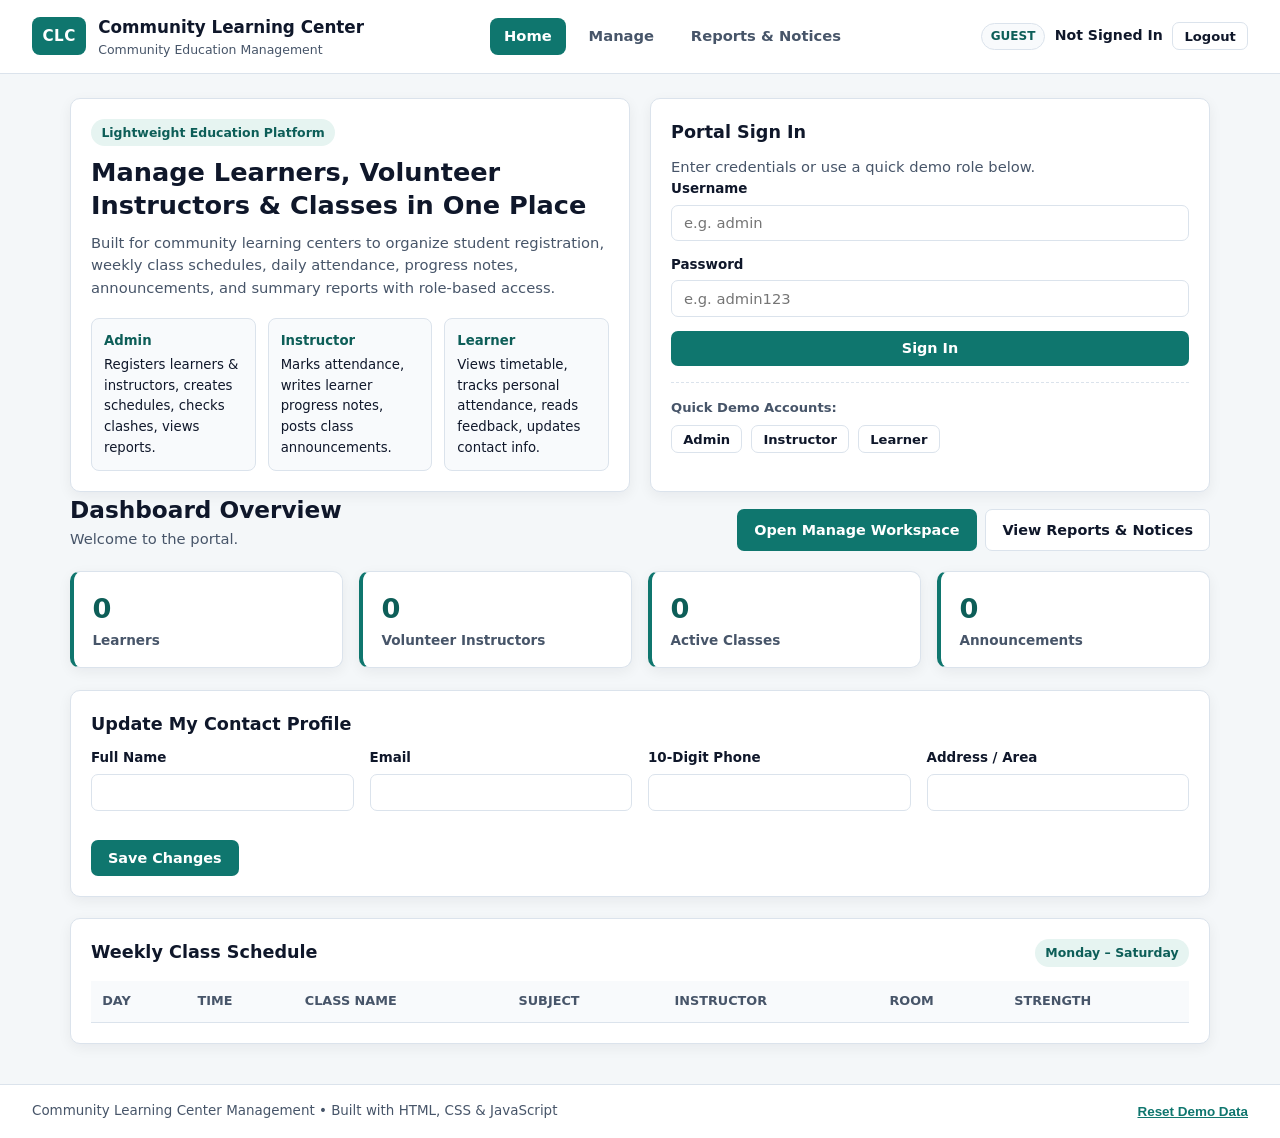
==== index.html @ aef294b9 "Initial commit" ====
<!DOCTYPE html>
<html lang="en">
<head>
  <meta charset="UTF-8">
  <meta name="viewport" content="width=device-width, initial-scale=1.0">
  <title>Home | Community Learning Center</title>
  <link rel="stylesheet" href="style.css">
</head>
<body>
  <!-- Top Navigation Header -->
  <header class="topbar">
    <div class="brand">
      <span class="brand-badge">CLC</span>
      <div>
        <h1>Community Learning Center</h1>
        <p>Community Education Management</p>
      </div>
    </div>
    <nav class="nav-links">
      <a href="index.html" class="nav-link active">Home</a>
      <a href="manage.html" class="nav-link">Manage</a>
      <a href="reports.html" class="nav-link">Reports &amp; Notices</a>
    </nav>
    <div class="user-box">
      <span id="nav-user-badge" class="role-badge">Guest</span>
      <span id="nav-user-name" class="user-name">Not Signed In</span>
      <button id="btn-logout" type="button" class="btn btn-sm btn-outline" onclick="logoutUser()">Logout</button>
    </div>
  </header>

  <main id="page-home" class="container">
    <div id="toast-msg" class="toast" style="display: none;"></div>

    <!-- Guest Landing & Sign In View -->
    <section class="guest-only">
      <div class="grid-2 hero-grid">
        <article class="card hero-card">
          <span class="pill">Lightweight Education Platform</span>
          <h2>Manage Learners, Volunteer Instructors &amp; Classes in One Place</h2>
          <p class="muted">
            Built for community learning centers to organize student registration, weekly class schedules,
            daily attendance, progress notes, announcements, and summary reports with role-based access.
          </p>
          <div class="role-summary-grid">
            <div class="mini-box">
              <strong>Admin</strong>
              <p>Registers learners &amp; instructors, creates schedules, checks clashes, views reports.</p>
            </div>
            <div class="mini-box">
              <strong>Instructor</strong>
              <p>Marks attendance, writes learner progress notes, posts class announcements.</p>
            </div>
            <div class="mini-box">
              <strong>Learner</strong>
              <p>Views timetable, tracks personal attendance, reads feedback, updates contact info.</p>
            </div>
          </div>
        </article>

        <article class="card auth-card">
          <h3>Portal Sign In</h3>
          <p class="muted">Enter credentials or use a quick demo role below.</p>
          <form id="login-form" onsubmit="handleLogin(event)">
            <div class="form-group">
              <label for="login-username">Username</label>
              <input type="text" id="login-username" placeholder="e.g. admin" required>
            </div>
            <div class="form-group">
              <label for="login-password">Password</label>
              <input type="password" id="login-password" placeholder="e.g. admin123" required>
            </div>
            <button type="submit" class="btn btn-primary btn-full">Sign In</button>
          </form>
          <div class="demo-login-box">
            <p class="small-label">Quick Demo Accounts:</p>
            <div class="btn-row">
              <button type="button" class="btn btn-sm btn-outline" onclick="quickLogin('admin')">Admin</button>
              <button type="button" class="btn btn-sm btn-outline" onclick="quickLogin('instructor1')">Instructor</button>
              <button type="button" class="btn btn-sm btn-outline" onclick="quickLogin('learner1')">Learner</button>
            </div>
          </div>
        </article>
      </div>
    </section>

    <!-- Logged-In Dashboard View -->
    <section class="auth-only">
      <div class="page-head">
        <div>
          <h2>Dashboard Overview</h2>
          <p id="dash-greeting" class="muted">Welcome to the portal.</p>
        </div>
        <div class="btn-row">
          <a href="manage.html" class="btn btn-primary">Open Manage Workspace</a>
          <a href="reports.html" class="btn btn-outline">View Reports &amp; Notices</a>
        </div>
      </div>

      <div class="grid-4 stats-grid">
        <div class="stat-card">
          <div id="stat-1-val" class="stat-val">0</div>
          <div id="stat-1-lbl" class="stat-lbl">Learners</div>
        </div>
        <div class="stat-card">
          <div id="stat-2-val" class="stat-val">0</div>
          <div id="stat-2-lbl" class="stat-lbl">Volunteer Instructors</div>
        </div>
        <div class="stat-card">
          <div id="stat-3-val" class="stat-3-val stat-val">0</div>
          <div id="stat-3-lbl" class="stat-lbl">Active Classes</div>
        </div>
        <div class="stat-card">
          <div id="stat-4-val" class="stat-val">0</div>
          <div id="stat-4-lbl" class="stat-lbl">Announcements</div>
        </div>
      </div>
    </section>

    <!-- Learner Self-Profile Card (Learner Role Only) -->
    <section class="learner-only card section-gap">
      <h3>Update My Contact Profile</h3>
      <form id="profile-form" class="grid-4 form-inline-grid" onsubmit="saveLearnerProfile(event)">
        <div class="form-group">
          <label for="prof-name">Full Name</label>
          <input type="text" id="prof-name" required>
        </div>
        <div class="form-group">
          <label for="prof-email">Email</label>
          <input type="email" id="prof-email" required>
        </div>
        <div class="form-group">
          <label for="prof-phone">10-Digit Phone</label>
          <input type="tel" id="prof-phone" pattern="[0-9]{10}" required>
        </div>
        <div class="form-group">
          <label for="prof-address">Address / Area</label>
          <input type="text" id="prof-address" required>
        </div>
        <div class="form-actions">
          <button type="submit" class="btn btn-primary">Save Changes</button>
        </div>
      </form>
    </section>

    <!-- Weekly Class Schedule (Visible to All) -->
    <section class="card section-gap">
      <div class="card-head">
        <h3>Weekly Class Schedule</h3>
        <span class="pill">Monday – Saturday</span>
      </div>
      <div class="table-wrap">
        <table>
          <thead>
            <tr>
              <th>Day</th>
              <th>Time</th>
              <th>Class Name</th>
              <th>Subject</th>
              <th>Instructor</th>
              <th>Room</th>
              <th>Strength</th>
            </tr>
          </thead>
          <tbody id="home-schedule-tbody"></tbody>
        </table>
      </div>
    </section>
  </main>

  <footer class="footer">
    <p>Community Learning Center Management &bull; Built with HTML, CSS &amp; JavaScript</p>
    <button type="button" class="link-btn" onclick="resetDemoData()">Reset Demo Data</button>
  </footer>

  <script src="script.js"></script>
</body>
</html>
---- style.css ----
/* =========================================================
   Community Learning Center Management - Clean CSS3 Theme
   ========================================================= */

:root {
  --bg: #f4f7f9;
  --surface: #ffffff;
  --surface-soft: #f8fafc;
  --text: #0f172a;
  --muted: #475569;
  --border: #dbe3ec;
  --primary: #0f766e;
  --primary-dark: #0d5e58;
  --primary-light: #e6f4f1;
  --accent: #d97706;
  --danger: #dc2626;
  --success: #15803d;
  --warning: #b45309;
  --radius: 10px;
  --shadow: 0 4px 14px rgba(15, 23, 42, 0.06);
}

* {
  box-sizing: border-box;
  margin: 0;
  padding: 0;
}

body {
  font-family: "Segoe UI", system-ui, -apple-system, sans-serif;
  background-color: var(--bg);
  color: var(--text);
  line-height: 1.55;
  min-height: 100vh;
  display: flex;
  flex-direction: column;
}

/* ---------- Header & Navigation ---------- */
.topbar {
  background: var(--surface);
  border-bottom: 1px solid var(--border);
  padding: 0.85rem 2rem;
  display: flex;
  align-items: center;
  justify-content: space-between;
  gap: 1rem;
  flex-wrap: wrap;
  position: sticky;
  top: 0;
  z-index: 20;
}

.brand {
  display: flex;
  align-items: center;
  gap: 0.75rem;
}

.brand-badge {
  background: var(--primary);
  color: #ffffff;
  font-weight: 700;
  font-size: 0.95rem;
  padding: 0.45rem 0.65rem;
  border-radius: 8px;
  letter-spacing: 0.5px;
}

.brand h1 {
  font-size: 1.05rem;
  font-weight: 700;
}

.brand p {
  font-size: 0.78rem;
  color: var(--muted);
}

.nav-links {
  display: flex;
  gap: 0.5rem;
}

.nav-link {
  text-decoration: none;
  color: var(--muted);
  font-weight: 600;
  font-size: 0.92rem;
  padding: 0.45rem 0.9rem;
  border-radius: 8px;
  transition: background-color 0.2s, color 0.2s;
}

.nav-link:hover {
  background: var(--primary-light);
  color: var(--primary-dark);
}

.nav-link.active {
  background: var(--primary);
  color: #ffffff;
}

.user-box {
  display: flex;
  align-items: center;
  gap: 0.6rem;
}

.role-badge {
  background: var(--surface-soft);
  border: 1px solid var(--border);
  color: var(--primary-dark);
  font-size: 0.75rem;
  font-weight: 700;
  text-transform: uppercase;
  padding: 0.2rem 0.55rem;
  border-radius: 999px;
}

.user-name {
  font-size: 0.88rem;
  font-weight: 600;
}

/* ---------- Layout & Containers ---------- */
.container {
  width: 100%;
  max-width: 1180px;
  margin: 0 auto;
  padding: 1.5rem 1.25rem 2.5rem;
  flex: 1;
}

.page-head {
  display: flex;
  justify-content: space-between;
  align-items: flex-end;
  gap: 1rem;
  flex-wrap: wrap;
  margin-bottom: 1.25rem;
}

.page-head h2 {
  font-size: 1.45rem;
}

.section-gap {
  margin-top: 1.35rem;
}

.section-gap-sm {
  margin-top: 1rem;
}

.grid-2 {
  display: grid;
  grid-template-columns: repeat(2, minmax(0, 1fr));
  gap: 1.25rem;
}

.grid-4 {
  display: grid;
  grid-template-columns: repeat(4, minmax(0, 1fr));
  gap: 1rem;
}

/* ---------- Cards & Typography ---------- */
.card {
  background: var(--surface);
  border: 1px solid var(--border);
  border-radius: var(--radius);
  padding: 1.25rem;
  box-shadow: var(--shadow);
}

.highlight-card {
  border-color: var(--primary);
  background: #f9fdfc;
}

.card-head {
  display: flex;
  justify-content: space-between;
  align-items: center;
  gap: 0.75rem;
  flex-wrap: wrap;
  margin-bottom: 0.9rem;
}

.card h3 {
  font-size: 1.1rem;
  margin-bottom: 0.65rem;
}

.card-head h3,
.card-head h4 {
  margin-bottom: 0;
}

.muted {
  color: var(--muted);
  font-size: 0.92rem;
}

.small-label {
  font-size: 0.82rem;
  font-weight: 600;
  color: var(--muted);
  margin-bottom: 0.45rem;
}

.pill {
  display: inline-block;
  background: var(--primary-light);
  color: var(--primary-dark);
  font-size: 0.78rem;
  font-weight: 700;
  padding: 0.25rem 0.65rem;
  border-radius: 999px;
}

.divider {
  border: 0;
  border-top: 1px solid var(--border);
  margin: 1.15rem 0;
}

/* ---------- Hero & Auth ---------- */
.hero-grid {
  align-items: stretch;
}

.hero-card h2 {
  font-size: 1.6rem;
  margin: 0.6rem 0;
  line-height: 1.3;
}

.role-summary-grid {
  display: grid;
  grid-template-columns: repeat(3, minmax(0, 1fr));
  gap: 0.75rem;
  margin-top: 1.15rem;
}

.mini-box {
  background: var(--surface-soft);
  border: 1px solid var(--border);
  border-radius: 8px;
  padding: 0.75rem;
  font-size: 0.83rem;
}

.mini-box strong {
  color: var(--primary-dark);
  display: block;
  margin-bottom: 0.2rem;
}

.demo-login-box {
  margin-top: 1rem;
  padding-top: 0.9rem;
  border-top: 1px dashed var(--border);
}

.center-box {
  text-align: center;
  max-width: 560px;
  margin: 2rem auto;
}

.center-box p {
  margin: 0.5rem 0 1.1rem;
}

.center-row {
  justify-content: center;
}

/* ---------- KPI Stat Cards ---------- */
.stat-card {
  background: var(--surface);
  border: 1px solid var(--border);
  border-left: 4px solid var(--primary);
  border-radius: var(--radius);
  padding: 1rem 1.15rem;
  box-shadow: var(--shadow);
}

.stat-val {
  font-size: 1.7rem;
  font-weight: 700;
  color: var(--primary-dark);
}

.stat-lbl {
  font-size: 0.85rem;
  color: var(--muted);
  font-weight: 600;
}

/* ---------- Forms & Inputs ---------- */
.form-group {
  margin-bottom: 0.85rem;
}

label {
  display: block;
  font-size: 0.84rem;
  font-weight: 600;
  margin-bottom: 0.3rem;
}

input,
select,
textarea {
  width: 100%;
  padding: 0.55rem 0.75rem;
  border: 1px solid var(--border);
  border-radius: 7px;
  font-family: inherit;
  font-size: 0.92rem;
  background: var(--surface);
  color: var(--text);
}

input:focus,
select:focus,
textarea:focus {
  outline: none;
  border-color: var(--primary);
  box-shadow: 0 0 0 3px rgba(15, 118, 110, 0.14);
}

.search-input {
  width: 220px;
}

.filter-select {
  width: auto;
  min-width: 180px;
}

.form-inline-grid .form-actions {
  grid-column: 1 / -1;
}

/* ---------- Buttons & Tabs ---------- */
.btn-row {
  display: flex;
  flex-wrap: wrap;
  gap: 0.55rem;
  align-items: center;
}

.btn {
  display: inline-block;
  border: 1px solid transparent;
  border-radius: 7px;
  padding: 0.55rem 1rem;
  font-family: inherit;
  font-size: 0.9rem;
  font-weight: 600;
  text-decoration: none;
  cursor: pointer;
  transition: background-color 0.2s, border-color 0.2s;
}

.btn-sm {
  padding: 0.35rem 0.7rem;
  font-size: 0.82rem;
}

.btn-full {
  width: 100%;
}

.btn-primary {
  background: var(--primary);
  color: #ffffff;
}

.btn-primary:hover {
  background: var(--primary-dark);
}

.btn-outline {
  background: var(--surface);
  color: var(--text);
  border-color: var(--border);
}

.btn-outline:hover {
  background: var(--surface-soft);
  border-color: var(--primary);
}

.btn-danger {
  background: #fee2e2;
  color: var(--danger);
  border-color: #fecaca;
}

.btn-danger:hover {
  background: #fecaca;
}

.tab-bar {
  display: flex;
  flex-wrap: wrap;
  gap: 0.45rem;
}

.tab-btn {
  border: 1px solid var(--border);
  background: var(--surface);
  color: var(--muted);
  padding: 0.48rem 0.95rem;
  border-radius: 8px;
  font-weight: 600;
  font-size: 0.88rem;
  cursor: pointer;
}

.tab-btn.active {
  background: var(--primary);
  border-color: var(--primary);
  color: #ffffff;
}

.tab-panel {
  display: none;
}

.tab-panel.active {
  display: block;
}

/* ---------- Tables ---------- */
.table-wrap {
  width: 100%;
  overflow-x: auto;
}

table {
  width: 100%;
  border-collapse: collapse;
  font-size: 0.89rem;
}

th,
td {
  text-align: left;
  padding: 0.65rem 0.7rem;
  border-bottom: 1px solid var(--border);
}

th {
  background: var(--surface-soft);
  font-weight: 700;
  color: var(--muted);
  font-size: 0.8rem;
  text-transform: uppercase;
}

tbody tr:hover {
  background: #f9fbfd;
}

/* ---------- Attendance Radios & Checkboxes ---------- */
.radio-group {
  display: flex;
  gap: 0.6rem;
  flex-wrap: wrap;
}

.radio-pill {
  display: inline-flex;
  align-items: center;
  gap: 0.35rem;
  padding: 0.25rem 0.6rem;
  border: 1px solid var(--border);
  border-radius: 6px;
  font-size: 0.83rem;
  font-weight: 600;
  cursor: pointer;
}

.radio-pill input {
  width: auto;
}

.checkbox-grid {
  display: grid;
  grid-template-columns: repeat(3, minmax(0, 1fr));
  gap: 0.6rem;
}

.check-item {
  display: flex;
  align-items: center;
  gap: 0.45rem;
  padding: 0.5rem 0.65rem;
  background: var(--surface);
  border: 1px solid var(--border);
  border-radius: 7px;
  font-size: 0.86rem;
}

.check-item input {
  width: auto;
}

/* ---------- Feeds, Tags & Progress Bars ---------- */
.feed-list {
  display: flex;
  flex-direction: column;
  gap: 0.75rem;
}

.feed-item {
  background: var(--surface-soft);
  border: 1px solid var(--border);
  border-radius: 8px;
  padding: 0.85rem;
}

.feed-top {
  display: flex;
  justify-content: space-between;
  align-items: center;
  gap: 0.5rem;
  flex-wrap: wrap;
  margin-bottom: 0.35rem;
}

.status-tag {
  display: inline-block;
  font-size: 0.75rem;
  font-weight: 700;
  padding: 0.15rem 0.55rem;
  border-radius: 999px;
  text-transform: capitalize;
}

.tag-present {
  background: #dcfce7;
  color: var(--success);
}

.tag-absent {
  background: #fee2e2;
  color: var(--danger);
}

.tag-late {
  background: #fef3c7;
  color: var(--warning);
}

.stars {
  color: var(--accent);
  font-weight: 700;
}

.bars-list {
  display: flex;
  flex-direction: column;
  gap: 0.9rem;
}

.bar-row-head {
  display: flex;
  justify-content: space-between;
  font-size: 0.86rem;
  font-weight: 600;
  margin-bottom: 0.3rem;
}

.bar-track {
  width: 100%;
  height: 12px;
  background: #e2e8f0;
  border-radius: 999px;
  overflow: hidden;
}

.bar-fill {
  height: 100%;
  background: var(--primary);
  border-radius: 999px;
  transition: width 0.35s ease;
}

.bar-fill.accent {
  background: var(--accent);
}

/* ---------- Toast Alert & Footer ---------- */
.toast {
  padding: 0.75rem 1rem;
  border-radius: 8px;
  font-weight: 600;
  font-size: 0.9rem;
  margin-bottom: 1rem;
  border: 1px solid transparent;
}

.toast.ok {
  background: #dcfce7;
  color: var(--success);
  border-color: #bbf7d0;
}

.toast.err {
  background: #fee2e2;
  color: var(--danger);
  border-color: #fecaca;
}

.footer {
  background: var(--surface);
  border-top: 1px solid var(--border);
  padding: 1rem 2rem;
  display: flex;
  justify-content: space-between;
  align-items: center;
  flex-wrap: wrap;
  gap: 0.75rem;
  font-size: 0.84rem;
  color: var(--muted);
}

.link-btn {
  background: none;
  border: none;
  color: var(--primary);
  font-weight: 600;
  cursor: pointer;
  text-decoration: underline;
  font-size: 0.84rem;
}

/* ---------- Responsive & Print ---------- */
@media (max-width: 860px) {
  .grid-2,
  .grid-4,
  .role-summary-grid,
  .checkbox-grid {
    grid-template-columns: 1fr;
  }

  .topbar {
    padding: 0.85rem 1rem;
  }

  .search-input {
    width: 100%;
  }
}

@media print {
  .topbar,
  .no-print {
    display: none !important;
  }
  body {
    background: #ffffff;
  }
  .card {
    box-shadow: none;
  }
}
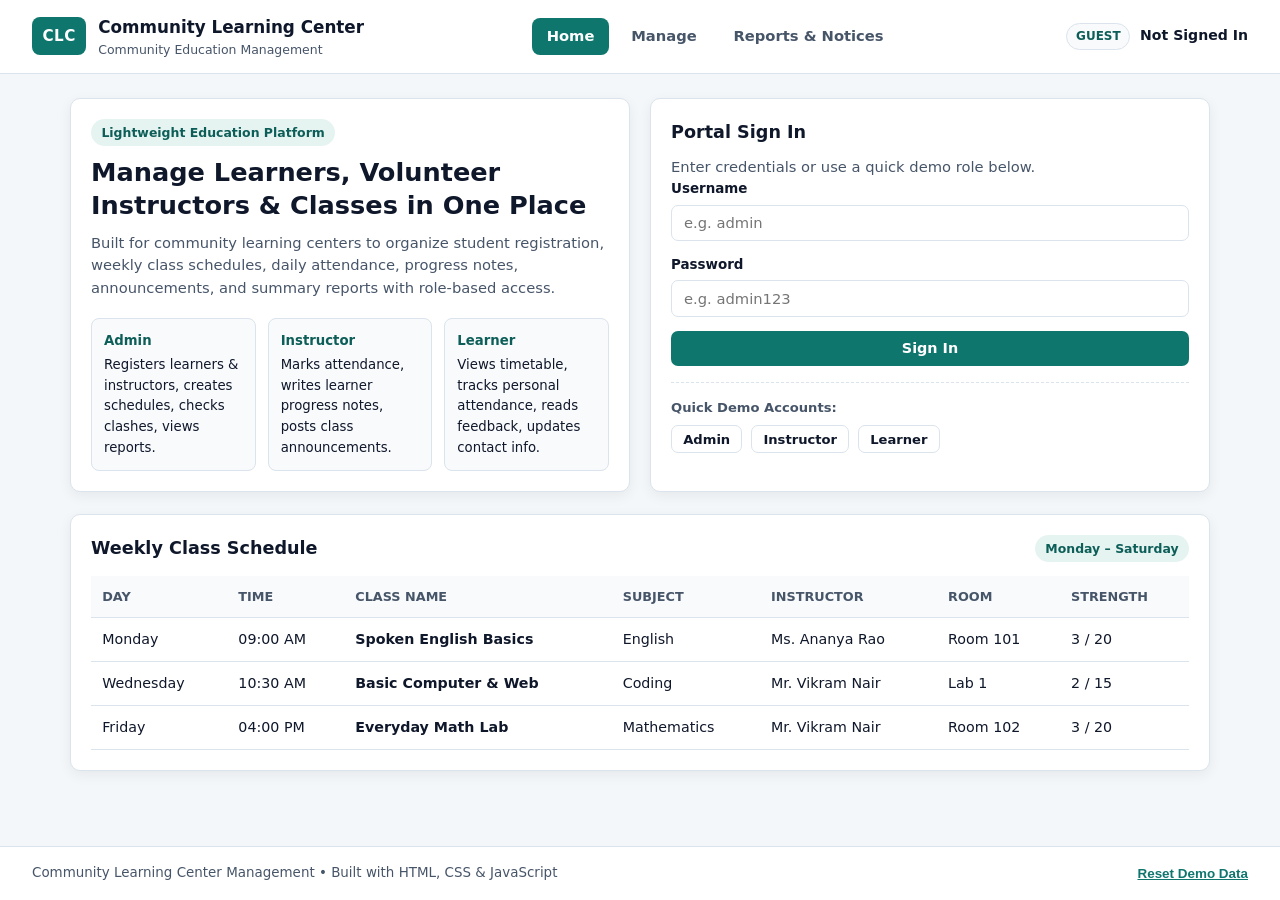
==== commit dcc55f8d: "Add beginner-friendly script.js and role-based UI visibility" ====
--- a/index.html
+++ b/index.html
@@ -6,7 +6,7 @@
   <title>Home | Community Learning Center</title>
   <link rel="stylesheet" href="style.css">
 </head>
-<body>
+<body data-role="guest">
   <!-- Top Navigation Header -->
   <header class="topbar">
     <div class="brand">
@@ -24,7 +24,7 @@
     <div class="user-box">
       <span id="nav-user-badge" class="role-badge">Guest</span>
       <span id="nav-user-name" class="user-name">Not Signed In</span>
-      <button id="btn-logout" type="button" class="btn btn-sm btn-outline" onclick="logoutUser()">Logout</button>
+      <button id="btn-logout" type="button" class="btn btn-sm btn-outline auth-only" onclick="logoutUser()">Logout</button>
     </div>
   </header>
 
@@ -106,7 +106,7 @@
           <div id="stat-2-lbl" class="stat-lbl">Volunteer Instructors</div>
         </div>
         <div class="stat-card">
-          <div id="stat-3-val" class="stat-3-val stat-val">0</div>
+          <div id="stat-3-val" class="stat-val">0</div>
           <div id="stat-3-lbl" class="stat-lbl">Active Classes</div>
         </div>
         <div class="stat-card">
--- a/style.css
+++ b/style.css
@@ -643,6 +643,49 @@
   font-size: 0.84rem;
 }
 
+.sub-text {
+  display: block;
+  font-size: 0.78rem;
+  color: var(--muted);
+  margin-top: 0.15rem;
+}
+
+.empty-msg {
+  color: var(--muted);
+  font-size: 0.9rem;
+  padding: 0.5rem 0;
+}
+
+/* ---------- Role-Based Access Visibility ---------- */
+body[data-role="guest"] .auth-only,
+body[data-role="guest"] .admin-only,
+body[data-role="guest"] .staff-only,
+body[data-role="guest"] .learner-only {
+  display: none;
+}
+
+body:not([data-role="guest"]) .guest-only {
+  display: none;
+}
+
+body[data-role="admin"] .learner-only {
+  display: none;
+}
+
+body[data-role="instructor"] .admin-only,
+body[data-role="instructor"] .learner-only {
+  display: none;
+}
+
+body[data-role="learner"] .admin-only,
+body[data-role="learner"] .staff-only {
+  display: none;
+}
+
+body[data-role="learner"] .notice-board-card {
+  grid-column: 1 / -1;
+}
+
 /* ---------- Responsive & Print ---------- */
 @media (max-width: 860px) {
   .grid-2,
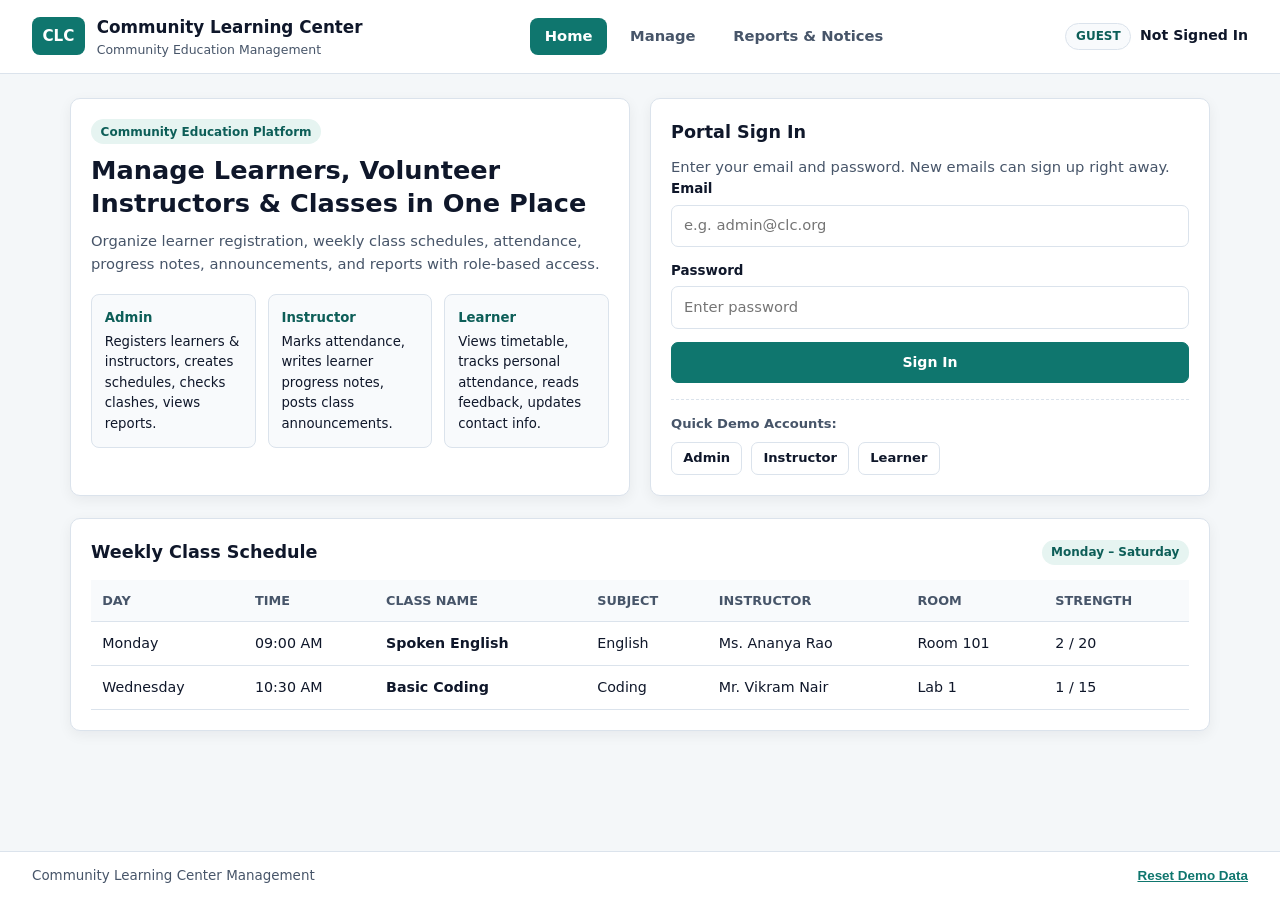
==== commit 3fa8854a: "Add email sign-up on unknown email, clean up comments, simplify JS under 600 lines" ====
--- a/index.html
+++ b/index.html
@@ -7,7 +7,6 @@
   <link rel="stylesheet" href="style.css">
 </head>
 <body data-role="guest">
-  <!-- Top Navigation Header -->
   <header class="topbar">
     <div class="brand">
       <span class="brand-badge">CLC</span>
@@ -29,17 +28,16 @@
   </header>
 
   <main id="page-home" class="container">
-    <div id="toast-msg" class="toast" style="display: none;"></div>
+    <div id="toast-msg" class="toast no-print" style="display: none;"></div>
 
-    <!-- Guest Landing & Sign In View -->
     <section class="guest-only">
       <div class="grid-2 hero-grid">
         <article class="card hero-card">
-          <span class="pill">Lightweight Education Platform</span>
+          <span class="pill">Community Education Platform</span>
           <h2>Manage Learners, Volunteer Instructors &amp; Classes in One Place</h2>
           <p class="muted">
-            Built for community learning centers to organize student registration, weekly class schedules,
-            daily attendance, progress notes, announcements, and summary reports with role-based access.
+            Organize learner registration, weekly class schedules, attendance,
+            progress notes, announcements, and reports with role-based access.
           </p>
           <div class="role-summary-grid">
             <div class="mini-box">
@@ -59,31 +57,52 @@
 
         <article class="card auth-card">
           <h3>Portal Sign In</h3>
-          <p class="muted">Enter credentials or use a quick demo role below.</p>
+          <p class="muted">Enter your email and password. New emails can sign up right away.</p>
+
           <form id="login-form" onsubmit="handleLogin(event)">
             <div class="form-group">
-              <label for="login-username">Username</label>
-              <input type="text" id="login-username" placeholder="e.g. admin" required>
+              <label for="login-email">Email</label>
+              <input type="email" id="login-email" placeholder="e.g. admin@clc.org" required>
             </div>
             <div class="form-group">
               <label for="login-password">Password</label>
-              <input type="password" id="login-password" placeholder="e.g. admin123" required>
+              <input type="password" id="login-password" placeholder="Enter password" required>
             </div>
-            <button type="submit" class="btn btn-primary btn-full">Sign In</button>
+            <button id="login-submit-btn" type="submit" class="btn btn-primary btn-full">Sign In</button>
           </form>
+
+          <form id="signup-step" class="signup-box" style="display: none;" onsubmit="completeSignup(event)">
+            <p class="small-label">Email not found — choose a role to sign up (<span id="signup-email-label"></span>):</p>
+            <div class="form-group">
+              <label for="signup-name">Full Name</label>
+              <input type="text" id="signup-name" placeholder="Enter your full name" required>
+            </div>
+            <div class="form-group">
+              <label for="signup-role">Select Role</label>
+              <select id="signup-role" required>
+                <option value="learner">Learner</option>
+                <option value="instructor">Volunteer Instructor</option>
+                <option value="admin">Admin</option>
+              </select>
+            </div>
+            <div class="btn-row">
+              <button type="submit" class="btn btn-primary">Sign Up &amp; Sign In</button>
+              <button type="button" class="btn btn-outline" onclick="cancelSignup()">Back</button>
+            </div>
+          </form>
+
           <div class="demo-login-box">
             <p class="small-label">Quick Demo Accounts:</p>
             <div class="btn-row">
-              <button type="button" class="btn btn-sm btn-outline" onclick="quickLogin('admin')">Admin</button>
-              <button type="button" class="btn btn-sm btn-outline" onclick="quickLogin('instructor1')">Instructor</button>
-              <button type="button" class="btn btn-sm btn-outline" onclick="quickLogin('learner1')">Learner</button>
+              <button type="button" class="btn btn-sm btn-outline" onclick="quickLogin('admin@clc.org')">Admin</button>
+              <button type="button" class="btn btn-sm btn-outline" onclick="quickLogin('ananya@clc.org')">Instructor</button>
+              <button type="button" class="btn btn-sm btn-outline" onclick="quickLogin('aarav@mail.com')">Learner</button>
             </div>
           </div>
         </article>
       </div>
     </section>
 
-    <!-- Logged-In Dashboard View -->
     <section class="auth-only">
       <div class="page-head">
         <div>
@@ -116,7 +135,6 @@
       </div>
     </section>
 
-    <!-- Learner Self-Profile Card (Learner Role Only) -->
     <section class="learner-only card section-gap">
       <h3>Update My Contact Profile</h3>
       <form id="profile-form" class="grid-4 form-inline-grid" onsubmit="saveLearnerProfile(event)">
@@ -142,7 +160,6 @@
       </form>
     </section>
 
-    <!-- Weekly Class Schedule (Visible to All) -->
     <section class="card section-gap">
       <div class="card-head">
         <h3>Weekly Class Schedule</h3>
@@ -168,7 +185,7 @@
   </main>
 
   <footer class="footer">
-    <p>Community Learning Center Management &bull; Built with HTML, CSS &amp; JavaScript</p>
+    <p>Community Learning Center Management</p>
     <button type="button" class="link-btn" onclick="resetDemoData()">Reset Demo Data</button>
   </footer>
 
--- a/style.css
+++ b/style.css
@@ -1,11 +1,7 @@
-/* =========================================================
-   Community Learning Center Management - Clean CSS3 Theme
-   ========================================================= */
-
 :root {
   --bg: #f4f7f9;
   --surface: #ffffff;
-  --surface-soft: #f8fafc;
+  --soft: #f8fafc;
   --text: #0f172a;
   --muted: #475569;
   --border: #dbe3ec;
@@ -28,7 +24,7 @@
 
 body {
   font-family: "Segoe UI", system-ui, -apple-system, sans-serif;
-  background-color: var(--bg);
+  background: var(--bg);
   color: var(--text);
   line-height: 1.55;
   min-height: 100vh;
@@ -36,683 +32,146 @@
   flex-direction: column;
 }
 
-/* ---------- Header & Navigation ---------- */
-.topbar {
+.topbar, .footer {
   background: var(--surface);
-  border-bottom: 1px solid var(--border);
   padding: 0.85rem 2rem;
   display: flex;
   align-items: center;
   justify-content: space-between;
-  gap: 1rem;
   flex-wrap: wrap;
-  position: sticky;
-  top: 0;
-  z-index: 20;
+  gap: 0.85rem;
 }
 
-.brand {
+.topbar { border-bottom: 1px solid var(--border); position: sticky; top: 0; z-index: 20; }
+.footer { border-top: 1px solid var(--border); font-size: 0.84rem; color: var(--muted); }
+
+.brand, .user-box, .nav-links, .btn-row, .tab-bar, .radio-group {
   display: flex;
   align-items: center;
-  gap: 0.75rem;
+  flex-wrap: wrap;
+  gap: 0.55rem;
 }
 
-.brand-badge {
-  background: var(--primary);
-  color: #ffffff;
-  font-weight: 700;
-  font-size: 0.95rem;
-  padding: 0.45rem 0.65rem;
-  border-radius: 8px;
-  letter-spacing: 0.5px;
-}
+.brand { gap: 0.75rem; }
+.brand-badge { background: var(--primary); color: #fff; font-weight: 700; font-size: 0.95rem; padding: 0.45rem 0.65rem; border-radius: 8px; }
+.brand h1 { font-size: 1.05rem; }
+.brand p { font-size: 0.78rem; color: var(--muted); }
 
-.brand h1 {
-  font-size: 1.05rem;
-  font-weight: 700;
-}
+.nav-link { text-decoration: none; color: var(--muted); font-weight: 600; font-size: 0.92rem; padding: 0.45rem 0.9rem; border-radius: 8px; transition: 0.2s; }
+.nav-link:hover { background: var(--primary-light); color: var(--primary-dark); }
+.nav-link.active { background: var(--primary); color: #fff; }
+.user-name { font-size: 0.88rem; font-weight: 600; }
 
-.brand p {
-  font-size: 0.78rem;
-  color: var(--muted);
-}
+.container { width: 100%; max-width: 1180px; margin: 0 auto; padding: 1.5rem 1.25rem 2.5rem; flex: 1; }
+.page-head, .card-head, .feed-top, .bar-row-head { display: flex; justify-content: space-between; align-items: center; gap: 0.75rem; flex-wrap: wrap; }
+.page-head { align-items: flex-end; margin-bottom: 1.25rem; }
+.page-head h2 { font-size: 1.45rem; }
+.card-head { margin-bottom: 0.9rem; }
+.section-gap { margin-top: 1.35rem; }
+.section-gap-sm { margin-top: 1rem; }
 
-.nav-links {
-  display: flex;
-  gap: 0.5rem;
-}
+.grid-2 { display: grid; grid-template-columns: repeat(2, minmax(0, 1fr)); gap: 1.25rem; }
+.grid-4 { display: grid; grid-template-columns: repeat(4, minmax(0, 1fr)); gap: 1rem; }
+.hero-grid { align-items: stretch; }
+.role-summary-grid { display: grid; grid-template-columns: repeat(3, minmax(0, 1fr)); gap: 0.75rem; margin-top: 1.15rem; }
+.checkbox-grid { display: grid; grid-template-columns: repeat(3, minmax(0, 1fr)); gap: 0.6rem; }
 
-.nav-link {
-  text-decoration: none;
-  color: var(--muted);
-  font-weight: 600;
-  font-size: 0.92rem;
-  padding: 0.45rem 0.9rem;
-  border-radius: 8px;
-  transition: background-color 0.2s, color 0.2s;
-}
+.card, .stat-card { background: var(--surface); border: 1px solid var(--border); border-radius: var(--radius); box-shadow: var(--shadow); }
+.card { padding: 1.25rem; }
+.highlight-card { border-color: var(--primary); background: #f9fdfc; }
+.card h3 { font-size: 1.1rem; margin-bottom: 0.65rem; }
+.card-head h3, .card-head h4 { margin-bottom: 0; }
+.hero-card h2 { font-size: 1.6rem; margin: 0.6rem 0; line-height: 1.3; }
 
-.nav-link:hover {
-  background: var(--primary-light);
-  color: var(--primary-dark);
-}
+.stat-card { border-left: 4px solid var(--primary); padding: 1rem 1.15rem; }
+.stat-val { font-size: 1.7rem; font-weight: 700; color: var(--primary-dark); }
+.stat-lbl { font-size: 0.85rem; color: var(--muted); font-weight: 600; }
 
-.nav-link.active {
-  background: var(--primary);
-  color: #ffffff;
-}
+.mini-box, .feed-item { background: var(--soft); border: 1px solid var(--border); border-radius: 8px; padding: 0.8rem; }
+.mini-box { font-size: 0.83rem; }
+.mini-box strong { color: var(--primary-dark); display: block; margin-bottom: 0.2rem; }
+.muted { color: var(--muted); font-size: 0.92rem; }
+.small-label { font-size: 0.82rem; font-weight: 600; color: var(--muted); margin-bottom: 0.45rem; }
+.sub-text { display: block; font-size: 0.78rem; color: var(--muted); margin-top: 0.15rem; }
+.empty-msg { color: var(--muted); font-size: 0.9rem; padding: 0.5rem 0; }
+.divider { border: 0; border-top: 1px solid var(--border); margin: 1.15rem 0; }
+.demo-login-box, .signup-box { margin-top: 1rem; padding-top: 0.9rem; border-top: 1px dashed var(--border); }
+.center-box { text-align: center; max-width: 560px; margin: 2rem auto; }
+.center-box p { margin: 0.5rem 0 1.1rem; }
+.center-row { justify-content: center; }
 
-.user-box {
-  display: flex;
-  align-items: center;
-  gap: 0.6rem;
-}
+.pill, .role-badge, .status-tag { display: inline-block; font-weight: 700; border-radius: 999px; font-size: 0.75rem; padding: 0.2rem 0.6rem; }
+.pill { background: var(--primary-light); color: var(--primary-dark); }
+.role-badge { background: var(--soft); border: 1px solid var(--border); color: var(--primary-dark); text-transform: uppercase; }
+.status-tag { text-transform: capitalize; }
+.tag-present, .toast.ok { background: #dcfce7; color: var(--success); border-color: #bbf7d0; }
+.tag-absent, .toast.err { background: #fee2e2; color: var(--danger); border-color: #fecaca; }
+.tag-late { background: #fef3c7; color: var(--warning); }
+.stars { color: var(--accent); font-weight: 700; }
 
-.role-badge {
-  background: var(--surface-soft);
-  border: 1px solid var(--border);
-  color: var(--primary-dark);
-  font-size: 0.75rem;
-  font-weight: 700;
-  text-transform: uppercase;
-  padding: 0.2rem 0.55rem;
-  border-radius: 999px;
-}
+.form-group { margin-bottom: 0.85rem; }
+label { display: block; font-size: 0.84rem; font-weight: 600; margin-bottom: 0.3rem; }
+input, select, textarea { width: 100%; padding: 0.55rem 0.75rem; border: 1px solid var(--border); border-radius: 7px; font: inherit; font-size: 0.92rem; background: var(--surface); color: var(--text); }
+input:focus, select:focus, textarea:focus { outline: none; border-color: var(--primary); box-shadow: 0 0 0 3px rgba(15, 118, 110, 0.14); }
+.search-input { width: 220px; }
+.filter-select { width: auto; min-width: 180px; }
+.form-inline-grid .form-actions { grid-column: 1 / -1; }
 
-.user-name {
-  font-size: 0.88rem;
-  font-weight: 600;
-}
+.btn, .tab-btn { display: inline-block; border: 1px solid var(--border); border-radius: 7px; padding: 0.52rem 0.95rem; font: inherit; font-size: 0.88rem; font-weight: 600; text-decoration: none; cursor: pointer; transition: 0.2s; }
+.btn-sm { padding: 0.35rem 0.7rem; font-size: 0.82rem; }
+.btn-full { width: 100%; }
+.btn-primary, .tab-btn.active { background: var(--primary); border-color: var(--primary); color: #fff; }
+.btn-primary:hover { background: var(--primary-dark); }
+.btn-outline, .tab-btn { background: var(--surface); color: var(--text); }
+.btn-outline:hover { background: var(--soft); border-color: var(--primary); }
+.tab-btn { color: var(--muted); }
+.btn-danger { background: #fee2e2; color: var(--danger); border-color: #fecaca; }
+.btn-danger:hover { background: #fecaca; }
+.link-btn { background: none; border: none; color: var(--primary); font-weight: 600; cursor: pointer; text-decoration: underline; font-size: 0.84rem; }
 
-/* ---------- Layout & Containers ---------- */
-.container {
-  width: 100%;
-  max-width: 1180px;
-  margin: 0 auto;
-  padding: 1.5rem 1.25rem 2.5rem;
-  flex: 1;
-}
+.tab-panel { display: none; }
+.tab-panel.active { display: block; }
 
-.page-head {
-  display: flex;
-  justify-content: space-between;
-  align-items: flex-end;
-  gap: 1rem;
-  flex-wrap: wrap;
-  margin-bottom: 1.25rem;
-}
+.table-wrap { width: 100%; overflow-x: auto; }
+table { width: 100%; border-collapse: collapse; font-size: 0.89rem; }
+th, td { text-align: left; padding: 0.65rem 0.7rem; border-bottom: 1px solid var(--border); }
+th { background: var(--soft); font-weight: 700; color: var(--muted); font-size: 0.8rem; text-transform: uppercase; }
+tbody tr:hover { background: #f9fbfd; }
 
-.page-head h2 {
-  font-size: 1.45rem;
-}
+.radio-pill, .check-item { display: inline-flex; align-items: center; gap: 0.4rem; padding: 0.35rem 0.65rem; background: var(--surface); border: 1px solid var(--border); border-radius: 7px; font-size: 0.84rem; font-weight: 600; cursor: pointer; }
+.radio-pill input, .check-item input { width: auto; }
 
-.section-gap {
-  margin-top: 1.35rem;
-}
+.feed-list, .bars-list { display: flex; flex-direction: column; gap: 0.8rem; }
+.feed-top { margin-bottom: 0.35rem; }
+.bar-row-head { font-size: 0.86rem; font-weight: 600; margin-bottom: 0.3rem; }
+.bar-track { width: 100%; height: 12px; background: #e2e8f0; border-radius: 999px; overflow: hidden; }
+.bar-fill { height: 100%; background: var(--primary); border-radius: 999px; transition: width 0.35s ease; }
+.bar-fill.accent { background: var(--accent); }
+.toast { padding: 0.75rem 1rem; border-radius: 8px; font-weight: 600; font-size: 0.9rem; margin-bottom: 1rem; border: 1px solid transparent; }
 
-.section-gap-sm {
-  margin-top: 1rem;
-}
-
-.grid-2 {
-  display: grid;
-  grid-template-columns: repeat(2, minmax(0, 1fr));
-  gap: 1.25rem;
-}
-
-.grid-4 {
-  display: grid;
-  grid-template-columns: repeat(4, minmax(0, 1fr));
-  gap: 1rem;
-}
-
-/* ---------- Cards & Typography ---------- */
-.card {
-  background: var(--surface);
-  border: 1px solid var(--border);
-  border-radius: var(--radius);
-  padding: 1.25rem;
-  box-shadow: var(--shadow);
-}
-
-.highlight-card {
-  border-color: var(--primary);
-  background: #f9fdfc;
-}
-
-.card-head {
-  display: flex;
-  justify-content: space-between;
-  align-items: center;
-  gap: 0.75rem;
-  flex-wrap: wrap;
-  margin-bottom: 0.9rem;
-}
-
-.card h3 {
-  font-size: 1.1rem;
-  margin-bottom: 0.65rem;
-}
-
-.card-head h3,
-.card-head h4 {
-  margin-bottom: 0;
-}
-
-.muted {
-  color: var(--muted);
-  font-size: 0.92rem;
-}
-
-.small-label {
-  font-size: 0.82rem;
-  font-weight: 600;
-  color: var(--muted);
-  margin-bottom: 0.45rem;
-}
-
-.pill {
-  display: inline-block;
-  background: var(--primary-light);
-  color: var(--primary-dark);
-  font-size: 0.78rem;
-  font-weight: 700;
-  padding: 0.25rem 0.65rem;
-  border-radius: 999px;
-}
-
-.divider {
-  border: 0;
-  border-top: 1px solid var(--border);
-  margin: 1.15rem 0;
-}
-
-/* ---------- Hero & Auth ---------- */
-.hero-grid {
-  align-items: stretch;
-}
-
-.hero-card h2 {
-  font-size: 1.6rem;
-  margin: 0.6rem 0;
-  line-height: 1.3;
-}
-
-.role-summary-grid {
-  display: grid;
-  grid-template-columns: repeat(3, minmax(0, 1fr));
-  gap: 0.75rem;
-  margin-top: 1.15rem;
-}
-
-.mini-box {
-  background: var(--surface-soft);
-  border: 1px solid var(--border);
-  border-radius: 8px;
-  padding: 0.75rem;
-  font-size: 0.83rem;
-}
-
-.mini-box strong {
-  color: var(--primary-dark);
-  display: block;
-  margin-bottom: 0.2rem;
-}
-
-.demo-login-box {
-  margin-top: 1rem;
-  padding-top: 0.9rem;
-  border-top: 1px dashed var(--border);
-}
-
-.center-box {
-  text-align: center;
-  max-width: 560px;
-  margin: 2rem auto;
-}
-
-.center-box p {
-  margin: 0.5rem 0 1.1rem;
-}
-
-.center-row {
-  justify-content: center;
-}
-
-/* ---------- KPI Stat Cards ---------- */
-.stat-card {
-  background: var(--surface);
-  border: 1px solid var(--border);
-  border-left: 4px solid var(--primary);
-  border-radius: var(--radius);
-  padding: 1rem 1.15rem;
-  box-shadow: var(--shadow);
-}
-
-.stat-val {
-  font-size: 1.7rem;
-  font-weight: 700;
-  color: var(--primary-dark);
-}
-
-.stat-lbl {
-  font-size: 0.85rem;
-  color: var(--muted);
-  font-weight: 600;
-}
-
-/* ---------- Forms & Inputs ---------- */
-.form-group {
-  margin-bottom: 0.85rem;
-}
-
-label {
-  display: block;
-  font-size: 0.84rem;
-  font-weight: 600;
-  margin-bottom: 0.3rem;
-}
-
-input,
-select,
-textarea {
-  width: 100%;
-  padding: 0.55rem 0.75rem;
-  border: 1px solid var(--border);
-  border-radius: 7px;
-  font-family: inherit;
-  font-size: 0.92rem;
-  background: var(--surface);
-  color: var(--text);
-}
-
-input:focus,
-select:focus,
-textarea:focus {
-  outline: none;
-  border-color: var(--primary);
-  box-shadow: 0 0 0 3px rgba(15, 118, 110, 0.14);
-}
-
-.search-input {
-  width: 220px;
-}
-
-.filter-select {
-  width: auto;
-  min-width: 180px;
-}
-
-.form-inline-grid .form-actions {
-  grid-column: 1 / -1;
-}
-
-/* ---------- Buttons & Tabs ---------- */
-.btn-row {
-  display: flex;
-  flex-wrap: wrap;
-  gap: 0.55rem;
-  align-items: center;
-}
-
-.btn {
-  display: inline-block;
-  border: 1px solid transparent;
-  border-radius: 7px;
-  padding: 0.55rem 1rem;
-  font-family: inherit;
-  font-size: 0.9rem;
-  font-weight: 600;
-  text-decoration: none;
-  cursor: pointer;
-  transition: background-color 0.2s, border-color 0.2s;
-}
-
-.btn-sm {
-  padding: 0.35rem 0.7rem;
-  font-size: 0.82rem;
-}
-
-.btn-full {
-  width: 100%;
-}
-
-.btn-primary {
-  background: var(--primary);
-  color: #ffffff;
-}
-
-.btn-primary:hover {
-  background: var(--primary-dark);
-}
-
-.btn-outline {
-  background: var(--surface);
-  color: var(--text);
-  border-color: var(--border);
-}
-
-.btn-outline:hover {
-  background: var(--surface-soft);
-  border-color: var(--primary);
-}
-
-.btn-danger {
-  background: #fee2e2;
-  color: var(--danger);
-  border-color: #fecaca;
-}
-
-.btn-danger:hover {
-  background: #fecaca;
-}
-
-.tab-bar {
-  display: flex;
-  flex-wrap: wrap;
-  gap: 0.45rem;
-}
-
-.tab-btn {
-  border: 1px solid var(--border);
-  background: var(--surface);
-  color: var(--muted);
-  padding: 0.48rem 0.95rem;
-  border-radius: 8px;
-  font-weight: 600;
-  font-size: 0.88rem;
-  cursor: pointer;
-}
-
-.tab-btn.active {
-  background: var(--primary);
-  border-color: var(--primary);
-  color: #ffffff;
-}
-
-.tab-panel {
-  display: none;
-}
-
-.tab-panel.active {
-  display: block;
-}
-
-/* ---------- Tables ---------- */
-.table-wrap {
-  width: 100%;
-  overflow-x: auto;
-}
-
-table {
-  width: 100%;
-  border-collapse: collapse;
-  font-size: 0.89rem;
-}
-
-th,
-td {
-  text-align: left;
-  padding: 0.65rem 0.7rem;
-  border-bottom: 1px solid var(--border);
-}
-
-th {
-  background: var(--surface-soft);
-  font-weight: 700;
-  color: var(--muted);
-  font-size: 0.8rem;
-  text-transform: uppercase;
-}
-
-tbody tr:hover {
-  background: #f9fbfd;
-}
-
-/* ---------- Attendance Radios & Checkboxes ---------- */
-.radio-group {
-  display: flex;
-  gap: 0.6rem;
-  flex-wrap: wrap;
-}
-
-.radio-pill {
-  display: inline-flex;
-  align-items: center;
-  gap: 0.35rem;
-  padding: 0.25rem 0.6rem;
-  border: 1px solid var(--border);
-  border-radius: 6px;
-  font-size: 0.83rem;
-  font-weight: 600;
-  cursor: pointer;
-}
-
-.radio-pill input {
-  width: auto;
-}
-
-.checkbox-grid {
-  display: grid;
-  grid-template-columns: repeat(3, minmax(0, 1fr));
-  gap: 0.6rem;
-}
-
-.check-item {
-  display: flex;
-  align-items: center;
-  gap: 0.45rem;
-  padding: 0.5rem 0.65rem;
-  background: var(--surface);
-  border: 1px solid var(--border);
-  border-radius: 7px;
-  font-size: 0.86rem;
-}
-
-.check-item input {
-  width: auto;
-}
-
-/* ---------- Feeds, Tags & Progress Bars ---------- */
-.feed-list {
-  display: flex;
-  flex-direction: column;
-  gap: 0.75rem;
-}
-
-.feed-item {
-  background: var(--surface-soft);
-  border: 1px solid var(--border);
-  border-radius: 8px;
-  padding: 0.85rem;
-}
-
-.feed-top {
-  display: flex;
-  justify-content: space-between;
-  align-items: center;
-  gap: 0.5rem;
-  flex-wrap: wrap;
-  margin-bottom: 0.35rem;
-}
-
-.status-tag {
-  display: inline-block;
-  font-size: 0.75rem;
-  font-weight: 700;
-  padding: 0.15rem 0.55rem;
-  border-radius: 999px;
-  text-transform: capitalize;
-}
-
-.tag-present {
-  background: #dcfce7;
-  color: var(--success);
-}
-
-.tag-absent {
-  background: #fee2e2;
-  color: var(--danger);
-}
-
-.tag-late {
-  background: #fef3c7;
-  color: var(--warning);
-}
-
-.stars {
-  color: var(--accent);
-  font-weight: 700;
-}
-
-.bars-list {
-  display: flex;
-  flex-direction: column;
-  gap: 0.9rem;
-}
-
-.bar-row-head {
-  display: flex;
-  justify-content: space-between;
-  font-size: 0.86rem;
-  font-weight: 600;
-  margin-bottom: 0.3rem;
-}
-
-.bar-track {
-  width: 100%;
-  height: 12px;
-  background: #e2e8f0;
-  border-radius: 999px;
-  overflow: hidden;
-}
-
-.bar-fill {
-  height: 100%;
-  background: var(--primary);
-  border-radius: 999px;
-  transition: width 0.35s ease;
-}
-
-.bar-fill.accent {
-  background: var(--accent);
-}
-
-/* ---------- Toast Alert & Footer ---------- */
-.toast {
-  padding: 0.75rem 1rem;
-  border-radius: 8px;
-  font-weight: 600;
-  font-size: 0.9rem;
-  margin-bottom: 1rem;
-  border: 1px solid transparent;
-}
-
-.toast.ok {
-  background: #dcfce7;
-  color: var(--success);
-  border-color: #bbf7d0;
-}
-
-.toast.err {
-  background: #fee2e2;
-  color: var(--danger);
-  border-color: #fecaca;
-}
-
-.footer {
-  background: var(--surface);
-  border-top: 1px solid var(--border);
-  padding: 1rem 2rem;
-  display: flex;
-  justify-content: space-between;
-  align-items: center;
-  flex-wrap: wrap;
-  gap: 0.75rem;
-  font-size: 0.84rem;
-  color: var(--muted);
-}
-
-.link-btn {
-  background: none;
-  border: none;
-  color: var(--primary);
-  font-weight: 600;
-  cursor: pointer;
-  text-decoration: underline;
-  font-size: 0.84rem;
-}
-
-.sub-text {
-  display: block;
-  font-size: 0.78rem;
-  color: var(--muted);
-  margin-top: 0.15rem;
-}
-
-.empty-msg {
-  color: var(--muted);
-  font-size: 0.9rem;
-  padding: 0.5rem 0;
-}
-
-/* ---------- Role-Based Access Visibility ---------- */
 body[data-role="guest"] .auth-only,
 body[data-role="guest"] .admin-only,
 body[data-role="guest"] .staff-only,
-body[data-role="guest"] .learner-only {
-  display: none;
-}
-
-body:not([data-role="guest"]) .guest-only {
-  display: none;
-}
-
-body[data-role="admin"] .learner-only {
-  display: none;
-}
-
+body[data-role="guest"] .learner-only,
+body:not([data-role="guest"]) .guest-only,
+body[data-role="admin"] .learner-only,
 body[data-role="instructor"] .admin-only,
-body[data-role="instructor"] .learner-only {
-  display: none;
-}
-
+body[data-role="instructor"] .learner-only,
 body[data-role="learner"] .admin-only,
 body[data-role="learner"] .staff-only {
   display: none;
 }
 
-body[data-role="learner"] .notice-board-card {
-  grid-column: 1 / -1;
-}
+body[data-role="learner"] .notice-board-card { grid-column: 1 / -1; }
 
-/* ---------- Responsive & Print ---------- */
 @media (max-width: 860px) {
-  .grid-2,
-  .grid-4,
-  .role-summary-grid,
-  .checkbox-grid {
-    grid-template-columns: 1fr;
-  }
-
-  .topbar {
-    padding: 0.85rem 1rem;
-  }
-
-  .search-input {
-    width: 100%;
-  }
+  .grid-2, .grid-4, .role-summary-grid, .checkbox-grid { grid-template-columns: 1fr; }
+  .topbar, .footer { padding: 0.85rem 1rem; }
+  .search-input { width: 100%; }
 }
 
 @media print {
-  .topbar,
-  .no-print {
-    display: none !important;
-  }
-  body {
-    background: #ffffff;
-  }
-  .card {
-    box-shadow: none;
-  }
+  .topbar, .no-print { display: none !important; }
+  body { background: #fff; }
+  .card { box-shadow: none; }
 }
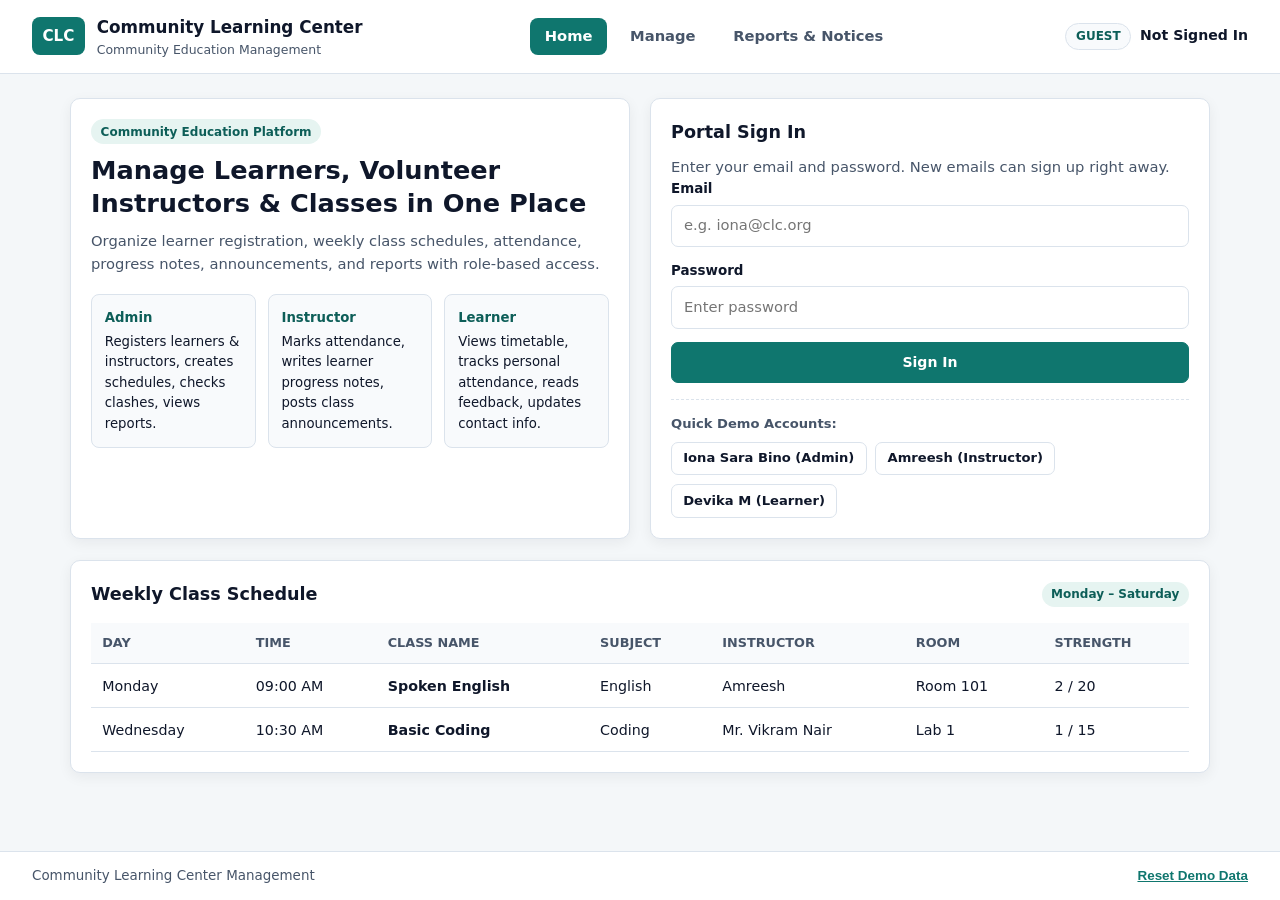
==== commit 1f7897bb: "Update demo accounts to Iona Sara Bino, Amreesh, and Devika M" ====
--- a/index.html
+++ b/index.html
@@ -62,7 +62,7 @@
           <form id="login-form" onsubmit="handleLogin(event)">
             <div class="form-group">
               <label for="login-email">Email</label>
-              <input type="email" id="login-email" placeholder="e.g. admin@clc.org" required>
+              <input type="email" id="login-email" placeholder="e.g. iona@clc.org" required>
             </div>
             <div class="form-group">
               <label for="login-password">Password</label>
@@ -94,9 +94,9 @@
           <div class="demo-login-box">
             <p class="small-label">Quick Demo Accounts:</p>
             <div class="btn-row">
-              <button type="button" class="btn btn-sm btn-outline" onclick="quickLogin('admin@clc.org')">Admin</button>
-              <button type="button" class="btn btn-sm btn-outline" onclick="quickLogin('ananya@clc.org')">Instructor</button>
-              <button type="button" class="btn btn-sm btn-outline" onclick="quickLogin('aarav@mail.com')">Learner</button>
+              <button type="button" class="btn btn-sm btn-outline" onclick="quickLogin('iona@clc.org')">Iona Sara Bino (Admin)</button>
+              <button type="button" class="btn btn-sm btn-outline" onclick="quickLogin('amreesh@clc.org')">Amreesh (Instructor)</button>
+              <button type="button" class="btn btn-sm btn-outline" onclick="quickLogin('devika@mail.com')">Devika M (Learner)</button>
             </div>
           </div>
         </article>
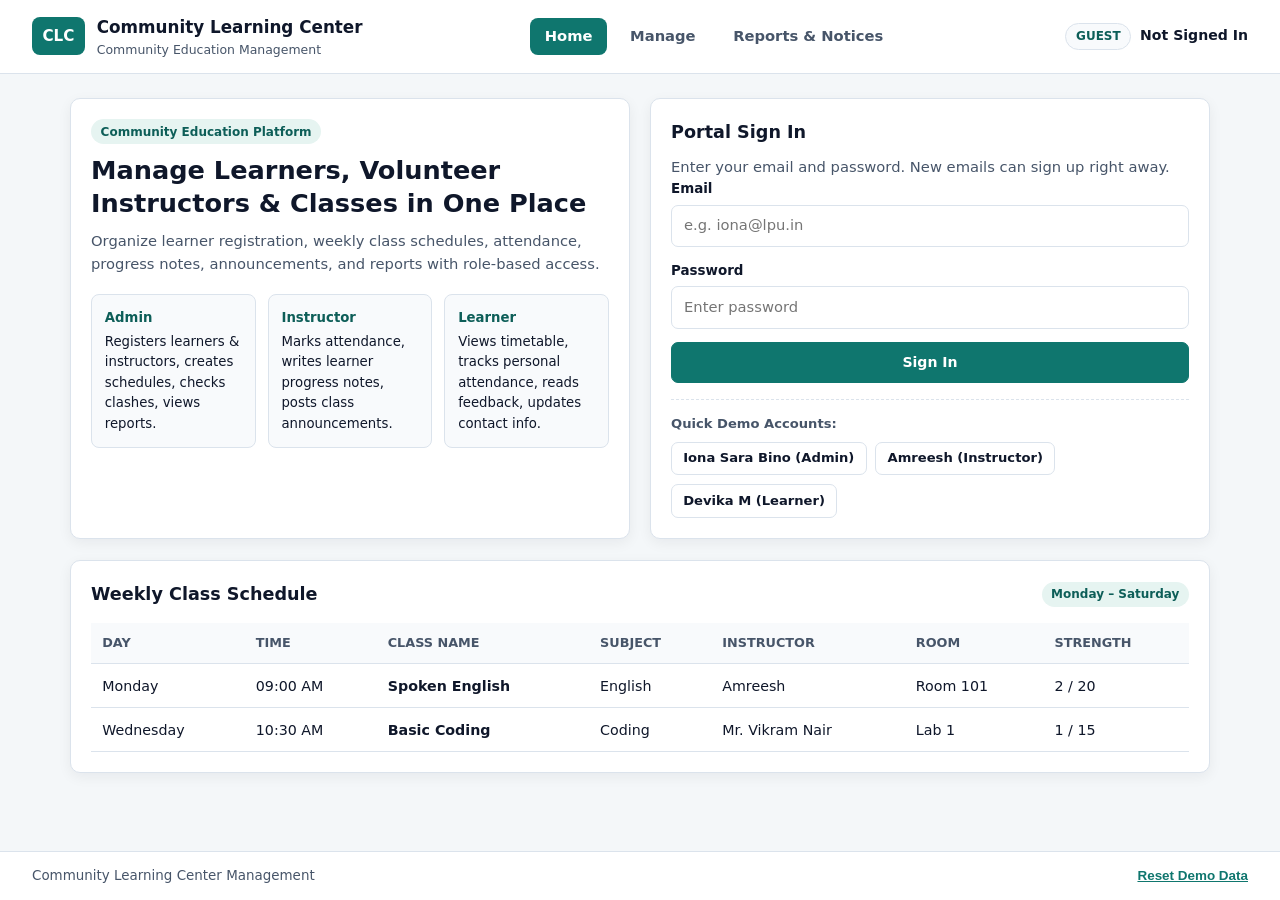
==== commit 524d1589: "Update admin demo email to iona@lpu.in" ====
--- a/index.html
+++ b/index.html
@@ -62,7 +62,7 @@
           <form id="login-form" onsubmit="handleLogin(event)">
             <div class="form-group">
               <label for="login-email">Email</label>
-              <input type="email" id="login-email" placeholder="e.g. iona@clc.org" required>
+              <input type="email" id="login-email" placeholder="e.g. iona@lpu.in" required>
             </div>
             <div class="form-group">
               <label for="login-password">Password</label>
@@ -94,7 +94,7 @@
           <div class="demo-login-box">
             <p class="small-label">Quick Demo Accounts:</p>
             <div class="btn-row">
-              <button type="button" class="btn btn-sm btn-outline" onclick="quickLogin('iona@clc.org')">Iona Sara Bino (Admin)</button>
+              <button type="button" class="btn btn-sm btn-outline" onclick="quickLogin('iona@lpu.in')">Iona Sara Bino (Admin)</button>
               <button type="button" class="btn btn-sm btn-outline" onclick="quickLogin('amreesh@clc.org')">Amreesh (Instructor)</button>
               <button type="button" class="btn btn-sm btn-outline" onclick="quickLogin('devika@mail.com')">Devika M (Learner)</button>
             </div>
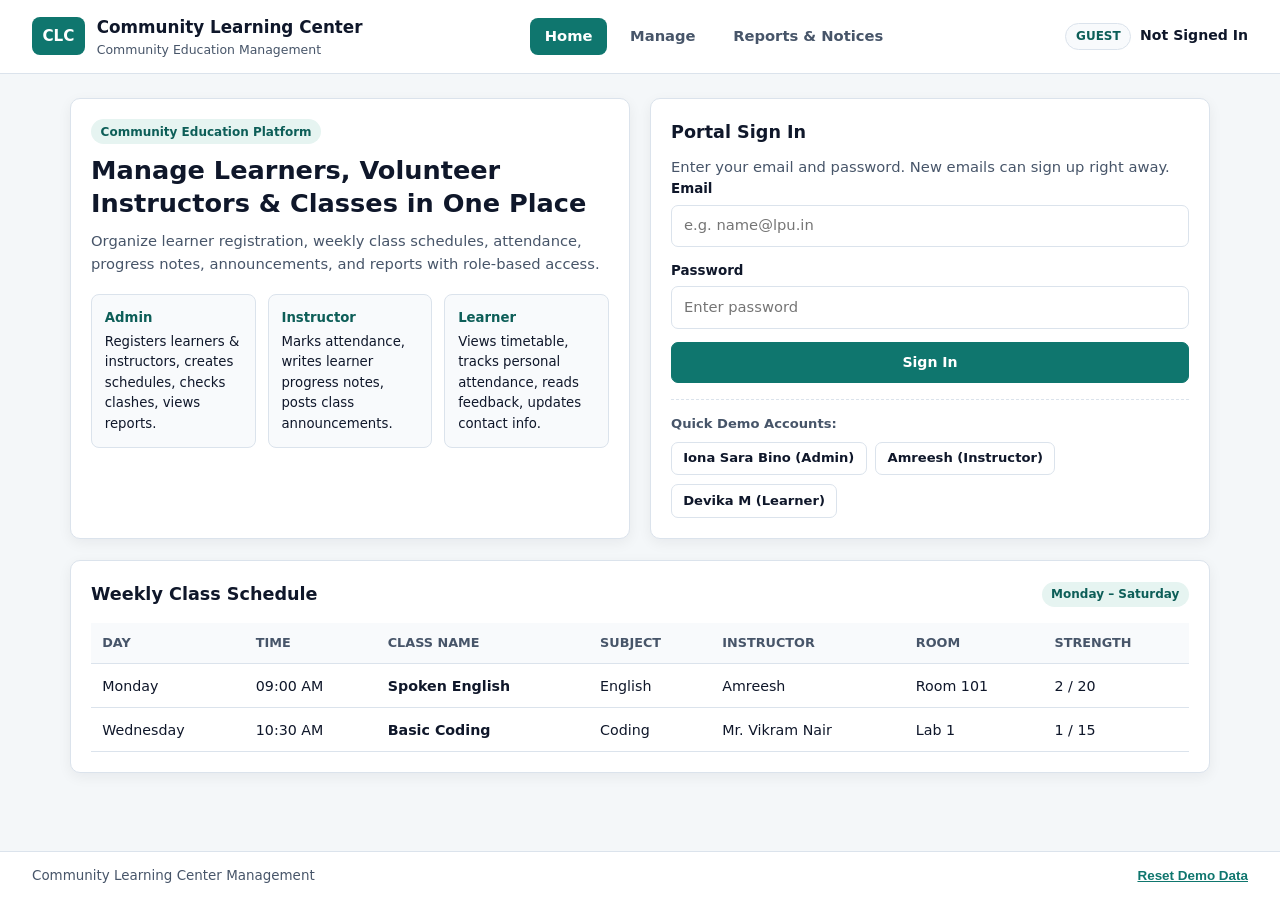
==== commit 46dcab37: "D" ====
--- a/index.html
+++ b/index.html
@@ -62,7 +62,7 @@
           <form id="login-form" onsubmit="handleLogin(event)">
             <div class="form-group">
               <label for="login-email">Email</label>
-              <input type="email" id="login-email" placeholder="e.g. iona@lpu.in" required>
+              <input type="email" id="login-email" placeholder="e.g. name@lpu.in" required>
             </div>
             <div class="form-group">
               <label for="login-password">Password</label>
@@ -95,8 +95,8 @@
             <p class="small-label">Quick Demo Accounts:</p>
             <div class="btn-row">
               <button type="button" class="btn btn-sm btn-outline" onclick="quickLogin('iona@lpu.in')">Iona Sara Bino (Admin)</button>
-              <button type="button" class="btn btn-sm btn-outline" onclick="quickLogin('amreesh@clc.org')">Amreesh (Instructor)</button>
-              <button type="button" class="btn btn-sm btn-outline" onclick="quickLogin('devika@mail.com')">Devika M (Learner)</button>
+              <button type="button" class="btn btn-sm btn-outline" onclick="quickLogin('amreesh@lpu.in')">Amreesh (Instructor)</button>
+              <button type="button" class="btn btn-sm btn-outline" onclick="quickLogin('devika@lpu.in')">Devika M (Learner)</button>
             </div>
           </div>
         </article>
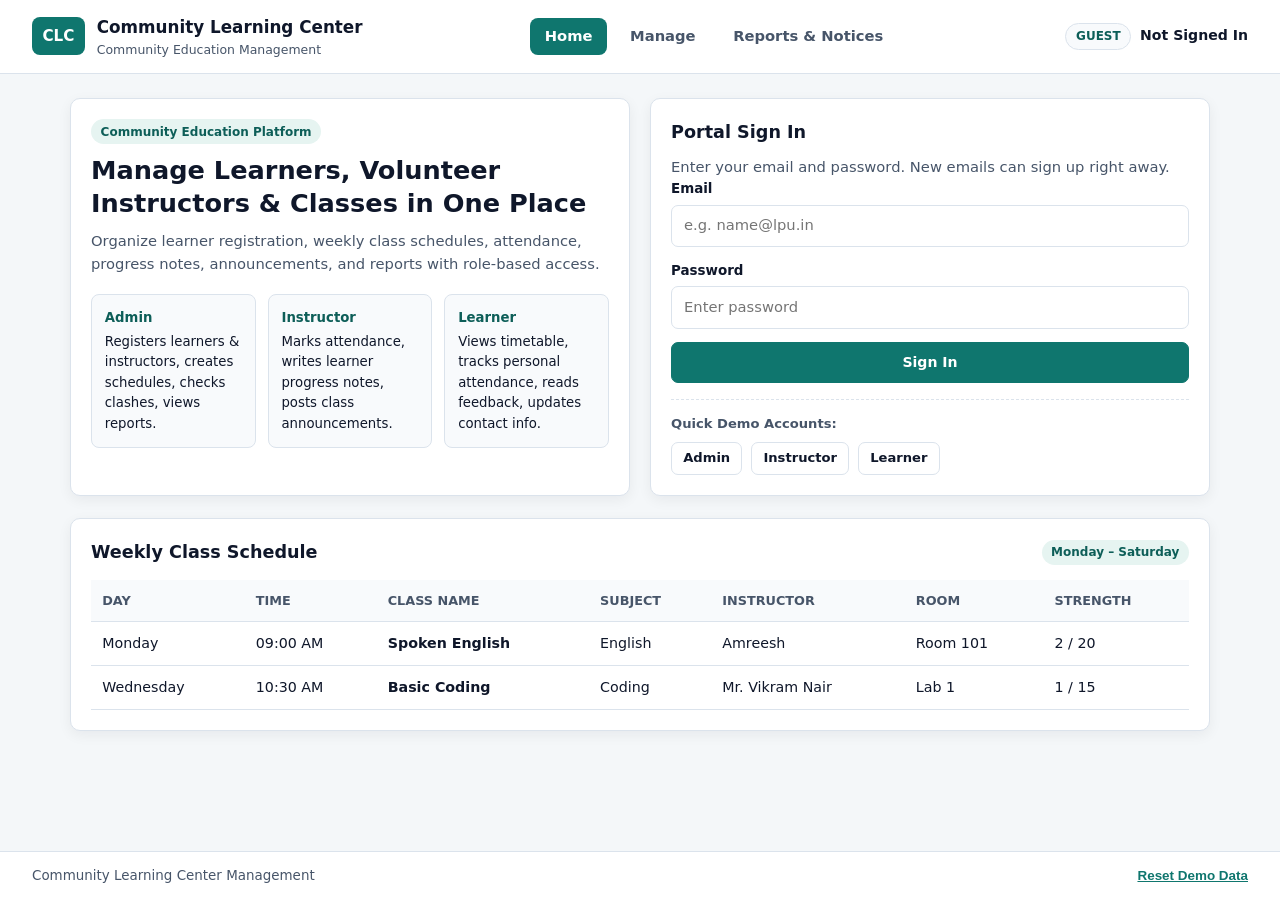
==== commit ba86d01c: "Remove demo account names from quick login buttons and placeholders" ====
--- a/index.html
+++ b/index.html
@@ -94,9 +94,9 @@
           <div class="demo-login-box">
             <p class="small-label">Quick Demo Accounts:</p>
             <div class="btn-row">
-              <button type="button" class="btn btn-sm btn-outline" onclick="quickLogin('iona@lpu.in')">Iona Sara Bino (Admin)</button>
-              <button type="button" class="btn btn-sm btn-outline" onclick="quickLogin('amreesh@lpu.in')">Amreesh (Instructor)</button>
-              <button type="button" class="btn btn-sm btn-outline" onclick="quickLogin('devika@lpu.in')">Devika M (Learner)</button>
+              <button type="button" class="btn btn-sm btn-outline" onclick="quickLogin('iona@lpu.in')">Admin</button>
+              <button type="button" class="btn btn-sm btn-outline" onclick="quickLogin('amreesh@lpu.in')">Instructor</button>
+              <button type="button" class="btn btn-sm btn-outline" onclick="quickLogin('devika@lpu.in')">Learner</button>
             </div>
           </div>
         </article>
